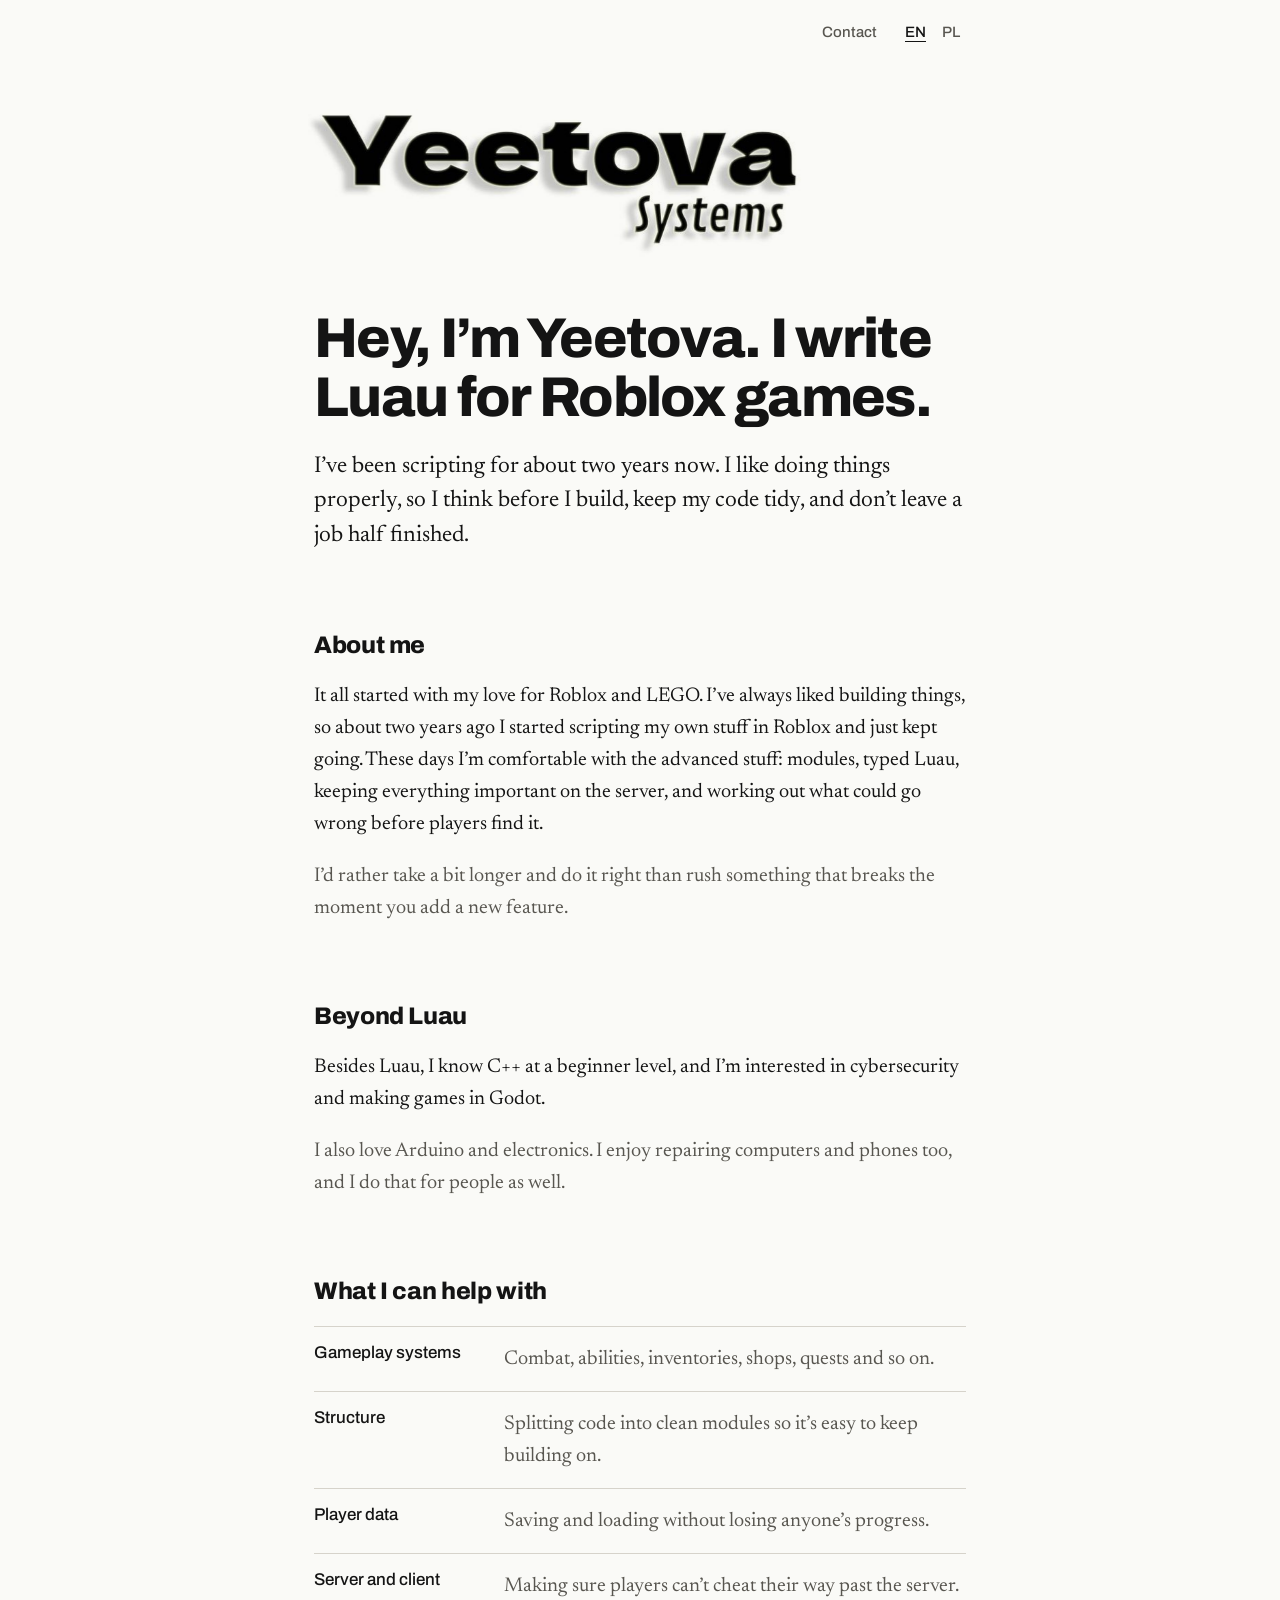
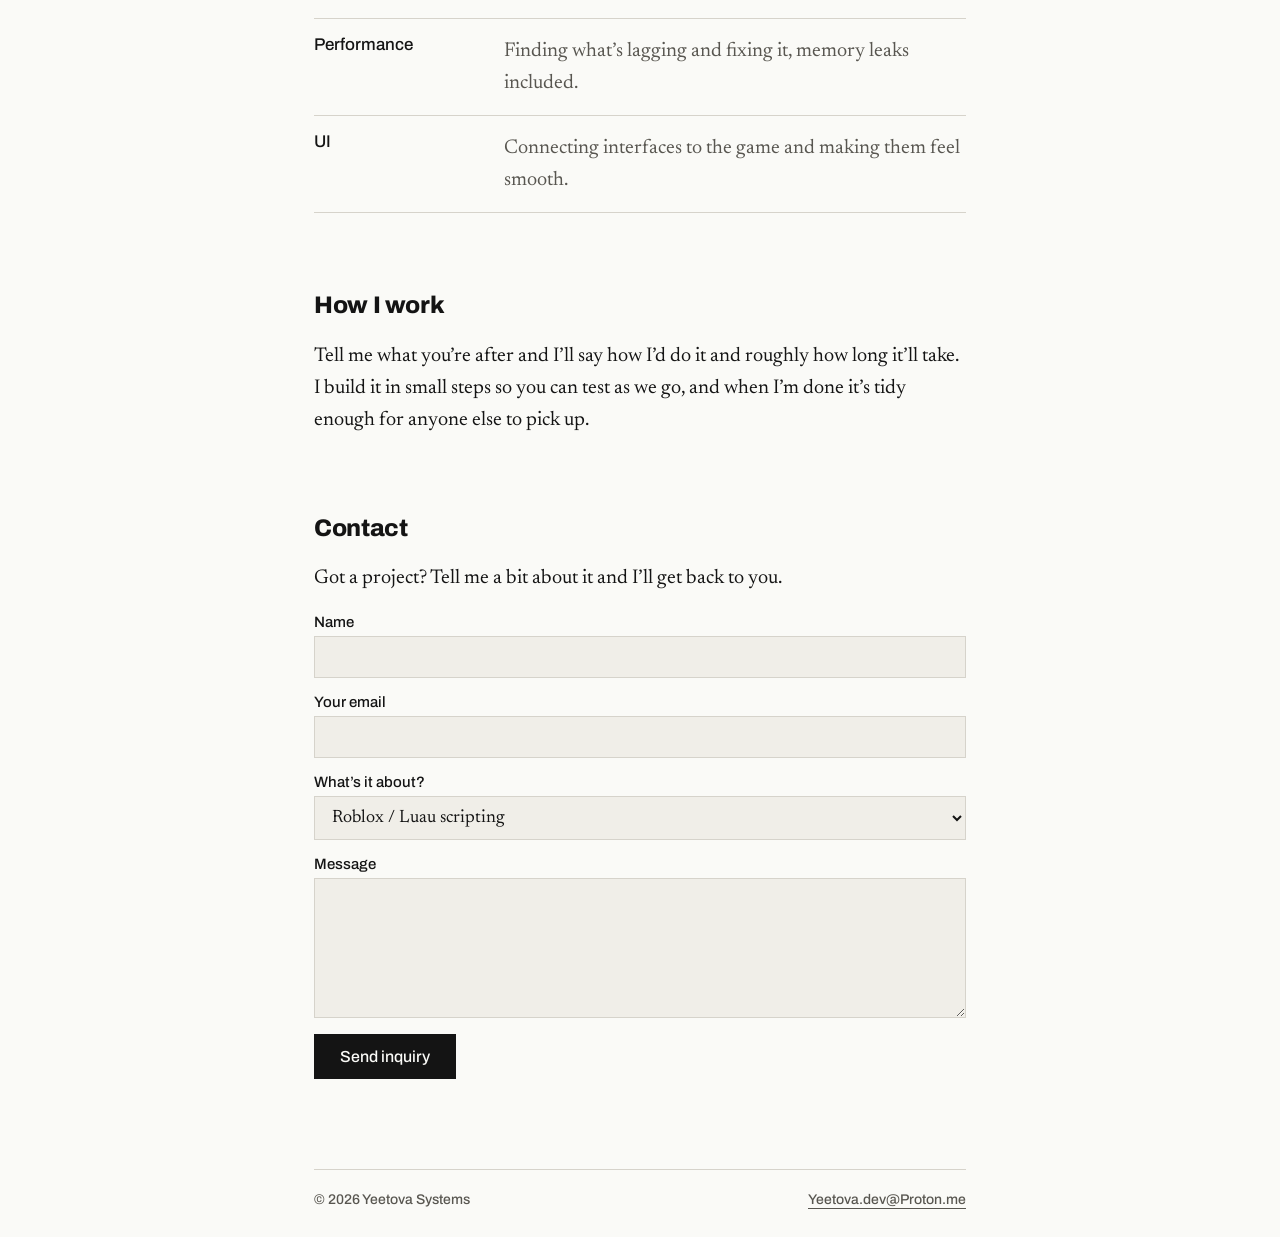
==== index.html @ d5f795b7 "Add files via upload" ====
<!DOCTYPE html>
<html lang="en">
<head>
<meta charset="utf-8">
<meta name="viewport" content="width=device-width, initial-scale=1, viewport-fit=cover">
<title>Yeetova Systems — Luau scripter</title>
<link href="https://fonts.googleapis.com/css2?family=Archivo:wght@500;800&family=Newsreader:ital,wght@0,400;0,500;1,400&display=swap" rel="stylesheet">
<link rel="stylesheet" href="style.css">
</head>
<body>
<div class="col">
<div class="bar"><span class="sp"></span><a href="#contact" data-k="nav">Contact</a><div class="lang"><button type="button" data-l="en" aria-pressed="true">EN</button><button type="button" data-l="pl" aria-pressed="false">PL</button></div></div>
<img class="logo fi" src="logo.jpg" alt="Yeetova Systems logo">
<h1 data-k="h1" class="fi" style="animation-delay:.12s">Hey, I’m Yeetova. I write Luau for Roblox games.</h1>
<p data-k="intro" class="intro fi" style="animation-delay:.22s">I’ve been scripting for about two years now. I like doing things properly, so I think before I build, keep my code tidy, and don’t leave a job half finished.</p>

<h2 data-k="abt" class="sc">About me</h2>
<p data-k="p1" class="sc">It all started with my love for Roblox and LEGO. I’ve always liked building things, so about two years ago I started scripting my own stuff in Roblox and just kept going. These days I’m comfortable with the advanced stuff: modules, typed Luau, keeping everything important on the server, and working out what could go wrong before players find it.</p>
<p data-k="p2" class="sc mut">I’d rather take a bit longer and do it right than rush something that breaks the moment you add a new feature.</p>

<h2 data-k="oth" class="sc">Beyond Luau</h2>
<p data-k="p3" class="sc">Besides Luau, I know C++ at a beginner level, and I’m interested in cybersecurity and making games in Godot.</p>
<p data-k="p4" class="sc mut">I also love Arduino and electronics. I enjoy repairing computers and phones too, and I do that for people as well.</p>

<h2 data-k="wk" id="work" class="sc">What I can help with</h2>
<dl class="sc">
<div><dt data-k="d1t">Gameplay systems</dt><dd data-k="d1d">Combat, abilities, inventories, shops, quests and so on.</dd></div>
<div><dt data-k="d2t">Structure</dt><dd data-k="d2d">Splitting code into clean modules so it’s easy to keep building on.</dd></div>
<div><dt data-k="d3t">Player data</dt><dd data-k="d3d">Saving and loading without losing anyone’s progress.</dd></div>
<div><dt data-k="d4t">Server and client</dt><dd data-k="d4d">Making sure players can’t cheat their way past the server.</dd></div>
<div><dt data-k="d5t">Performance</dt><dd data-k="d5d">Finding what’s lagging and fixing it, memory leaks included.</dd></div>
<div><dt data-k="d6t">UI</dt><dd data-k="d6d">Connecting interfaces to the game and making them feel smooth.</dd></div>
</dl>

<h2 data-k="how" class="sc">How I work</h2>
<p data-k="howp" class="sc">Tell me what you’re after and I’ll say how I’d do it and roughly how long it’ll take. I build it in small steps so you can test as we go, and when I’m done it’s tidy enough for anyone else to pick up.</p>

<h2 data-k="ct" id="contact" class="sc">Contact</h2>
<p data-k="ctp" class="sc">Got a project? Tell me a bit about it and I’ll get back to you.</p>
<form id="f" class="sc">
<label><span data-k="f_name">Name</span><input name="name" required autocomplete="name"></label>
<label><span data-k="f_email">Your email</span><input name="email" type="email" required autocomplete="email"></label>
<label><span data-k="f_topic">What’s it about?</span><select name="topic"><option data-k="o1">Roblox / Luau scripting</option><option data-k="o4">Something else</option></select></label>
<label><span data-k="f_msg">Message</span><textarea name="message" required></textarea></label>
<input name="_gotcha" tabindex="-1" autocomplete="off" style="display:none" aria-hidden="true">
<button class="send" type="submit" data-k="f_send">Send inquiry</button>
<p id="ok" class="note" data-k="f_ok" hidden>Thanks, your message was sent. I’ll get back to you soon.</p>
<p id="err" class="note" data-k="f_err" hidden>Something went wrong. Please email me directly at the address at the bottom of the page.</p>
</form>

<footer><span>© 2026 Yeetova Systems</span><a href="mailto:Yeetova.dev@Proton.me">Yeetova.dev@Proton.me</a></footer>
</div>
<script src="script.js" defer></script>
</body>
</html>
---- style.css ----
:root{--bg:#fafaf7;--fg:#141414;--mut:#585650;--line:#d6d3cb;--code:#f0eee8;--lb:multiply;--lf:none;
--head:'Archivo',system-ui,-apple-system,'Segoe UI',Arial,sans-serif;--body:'Newsreader',Georgia,'Times New Roman',serif;
box-sizing:border-box;padding-top:env(safe-area-inset-top,0px);padding-bottom:env(safe-area-inset-bottom,0px)}
@media (prefers-color-scheme:dark){:root:not([data-theme="light"]){--bg:#111110;--fg:#ecebe5;--mut:#a09d94;--line:#2c2b28;--code:#1a1a18;--lb:screen;--lf:invert(1)}}
:root[data-theme="dark"]{--bg:#111110;--fg:#ecebe5;--mut:#a09d94;--line:#2c2b28;--code:#1a1a18;--lb:screen;--lf:invert(1)}
html{scroll-behavior:smooth}
*{box-sizing:border-box}
body{margin:0;background:var(--bg);color:var(--fg);font:400 20px/1.6 var(--body)}
body::before{content:"";position:fixed;inset:0 0 auto;height:env(safe-area-inset-top,0px);background:var(--bg);z-index:10}
.col{max-width:700px;margin:0 auto;padding:0 24px}
a{color:inherit;text-decoration-thickness:1px;text-underline-offset:4px;transition:text-decoration-thickness .15s}
a:hover{text-decoration-thickness:3px}
top-bar,.bar{display:flex;justify-content:flex-end;gap:22px;padding:22px 0;font:500 15px var(--head)}
.bar a{text-decoration:none;color:var(--mut)}.bar a:hover{color:var(--fg);text-decoration:underline}
.logo{display:block;width:min(520px,100%);height:auto;margin:34px 0 0 -6px;mix-blend-mode:var(--lb);filter:var(--lf)}
h1{font:800 clamp(34px,6.4vw,56px)/1.05 var(--head);letter-spacing:-.03em;margin:44px 0 22px}
p{margin:0 0 20px}
.intro{font-size:23px;line-height:1.5}
h2{font:800 24px/1.2 var(--head);letter-spacing:-.015em;margin:78px 0 20px}
.mut{color:var(--mut)}
dl{margin:0;border-top:1px solid var(--line)}
dl div{display:grid;grid-template-columns:170px 1fr;gap:20px;padding:16px 0;border-bottom:1px solid var(--line)}
dt{font:500 17px var(--head)}
dd{margin:0;color:var(--mut)}
pre{margin:0 0 14px;background:var(--code);padding:20px 22px;overflow-x:auto;font:400 14px/1.7 ui-monospace,'SFMono-Regular',Consolas,monospace;tab-size:2}
pre i{font-style:normal;opacity:.55}
.cap{font-size:17px;color:var(--mut);font-style:italic}
.mail{font:800 clamp(20px,4.8vw,34px) var(--head);letter-spacing:-.02em;word-break:break-all}
footer{margin-top:90px;border-top:1px solid var(--line);padding:22px 0 30px;font:500 14px var(--head);color:var(--mut)}
.fi{animation:fi .9s ease both}
@keyframes fi{from{opacity:0;transform:translateY(10px)}to{opacity:1;transform:none}}
.sc{opacity:0;transform:translateY(10px);transition:opacity .8s ease,transform .8s ease}.sc.in{opacity:1;transform:none}
@media(max-width:560px){dl div{grid-template-columns:1fr;gap:2px}body{font-size:19px}}
@media(prefers-reduced-motion:reduce){*{animation:none!important;transition:none!important}.sc{opacity:1;transform:none}}
.bar{align-items:center}.bar .sp{flex:1}
.lang{display:flex;gap:4px;padding:0}
.lang button{font:500 15px var(--head);background:none;border:0;padding:2px 6px;color:var(--mut);cursor:pointer;text-decoration:none}
.lang button:hover{color:var(--fg)}
.lang button[aria-pressed=true]{color:var(--fg);text-decoration:underline;text-underline-offset:4px}
form{display:grid;gap:16px;margin:0 0 8px}
label{display:grid;gap:6px;font:500 15px var(--head)}
input,select,textarea{font:400 18px var(--body);color:var(--fg);background:var(--code);border:1px solid var(--line);padding:11px 13px;width:100%;border-radius:0;transition:border-color .15s}
input:focus,select:focus,textarea:focus{outline:none;border-color:var(--fg)}
textarea{min-height:140px;resize:vertical}
.send{justify-self:start;font:500 16px var(--head);background:var(--fg);color:var(--bg);border:0;padding:14px 26px;cursor:pointer;transition:transform .2s}
.send:hover{transform:translateY(-2px)}
.note{font-size:16px;color:var(--mut);margin:0}
footer{display:flex;justify-content:space-between;flex-wrap:wrap;gap:8px}
footer a{color:var(--mut)}footer a:hover{color:var(--fg)}
.send:disabled{opacity:.5;cursor:default;transform:none}
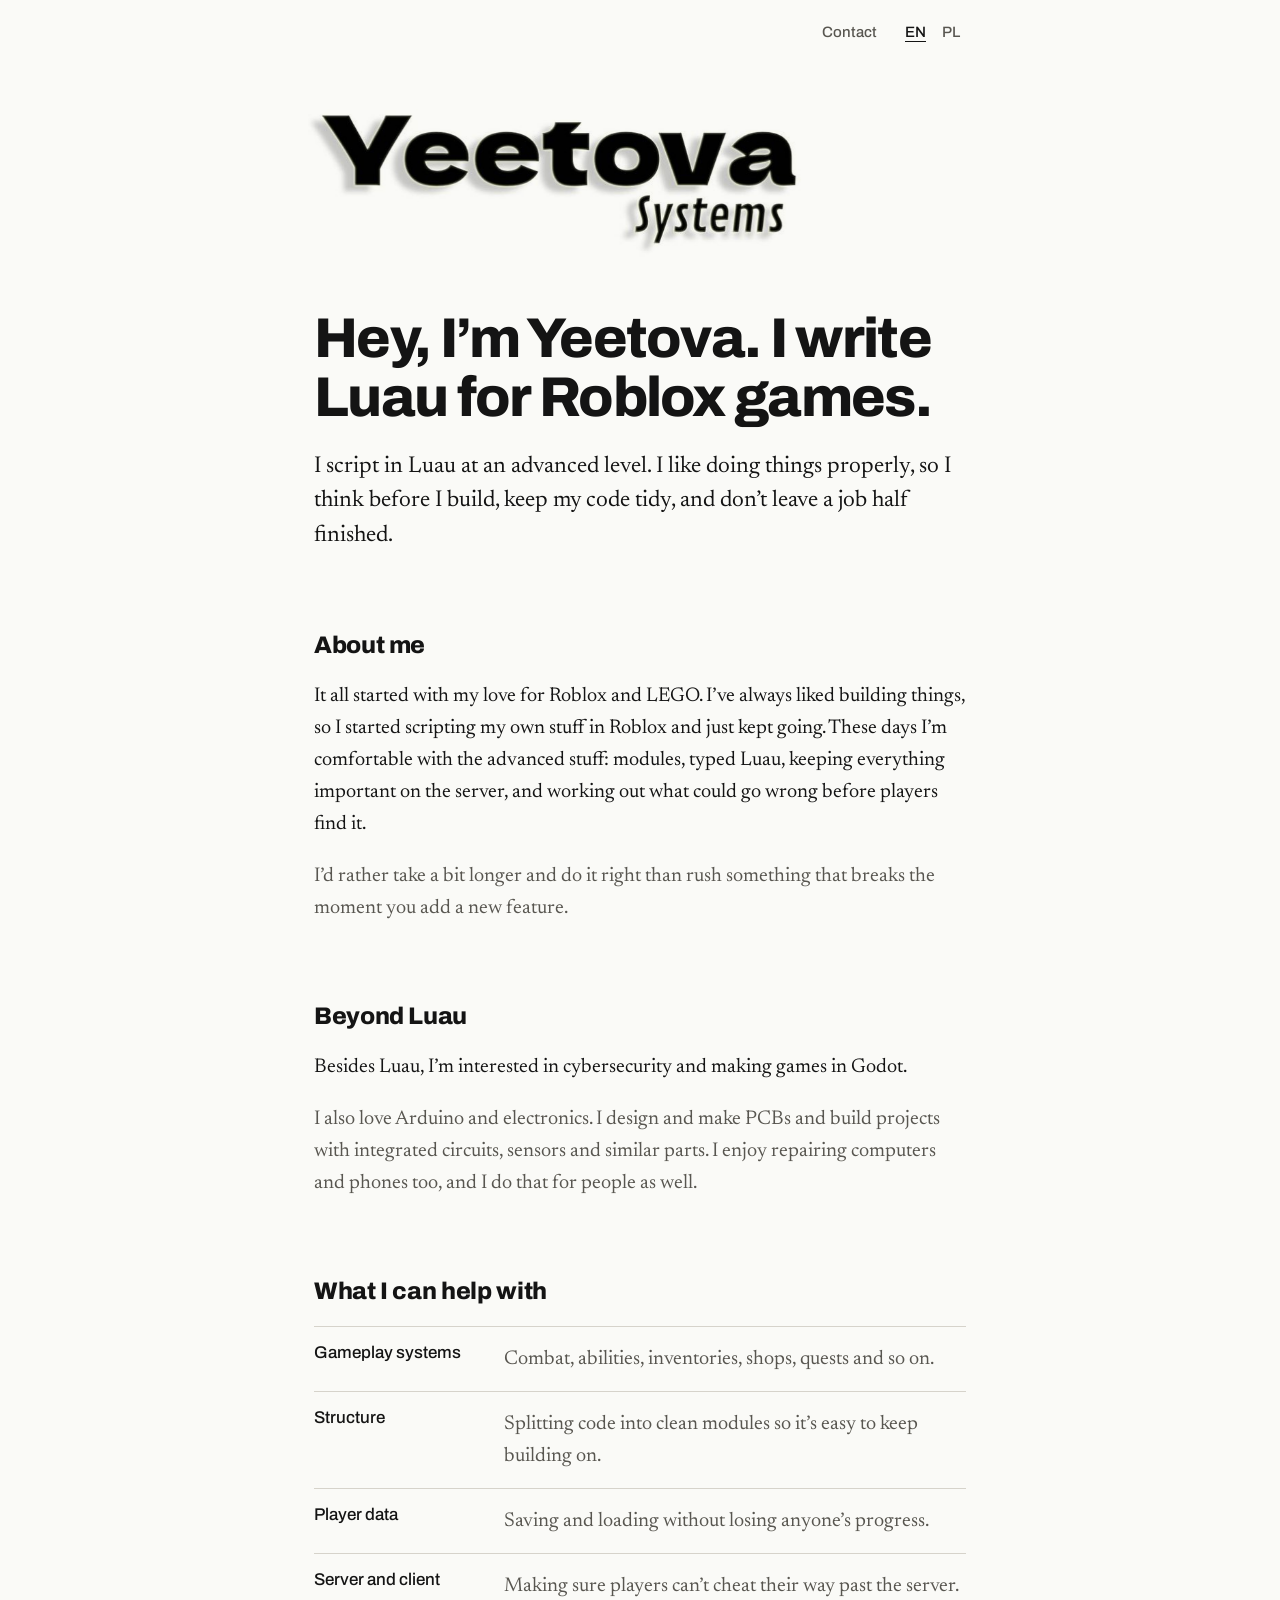
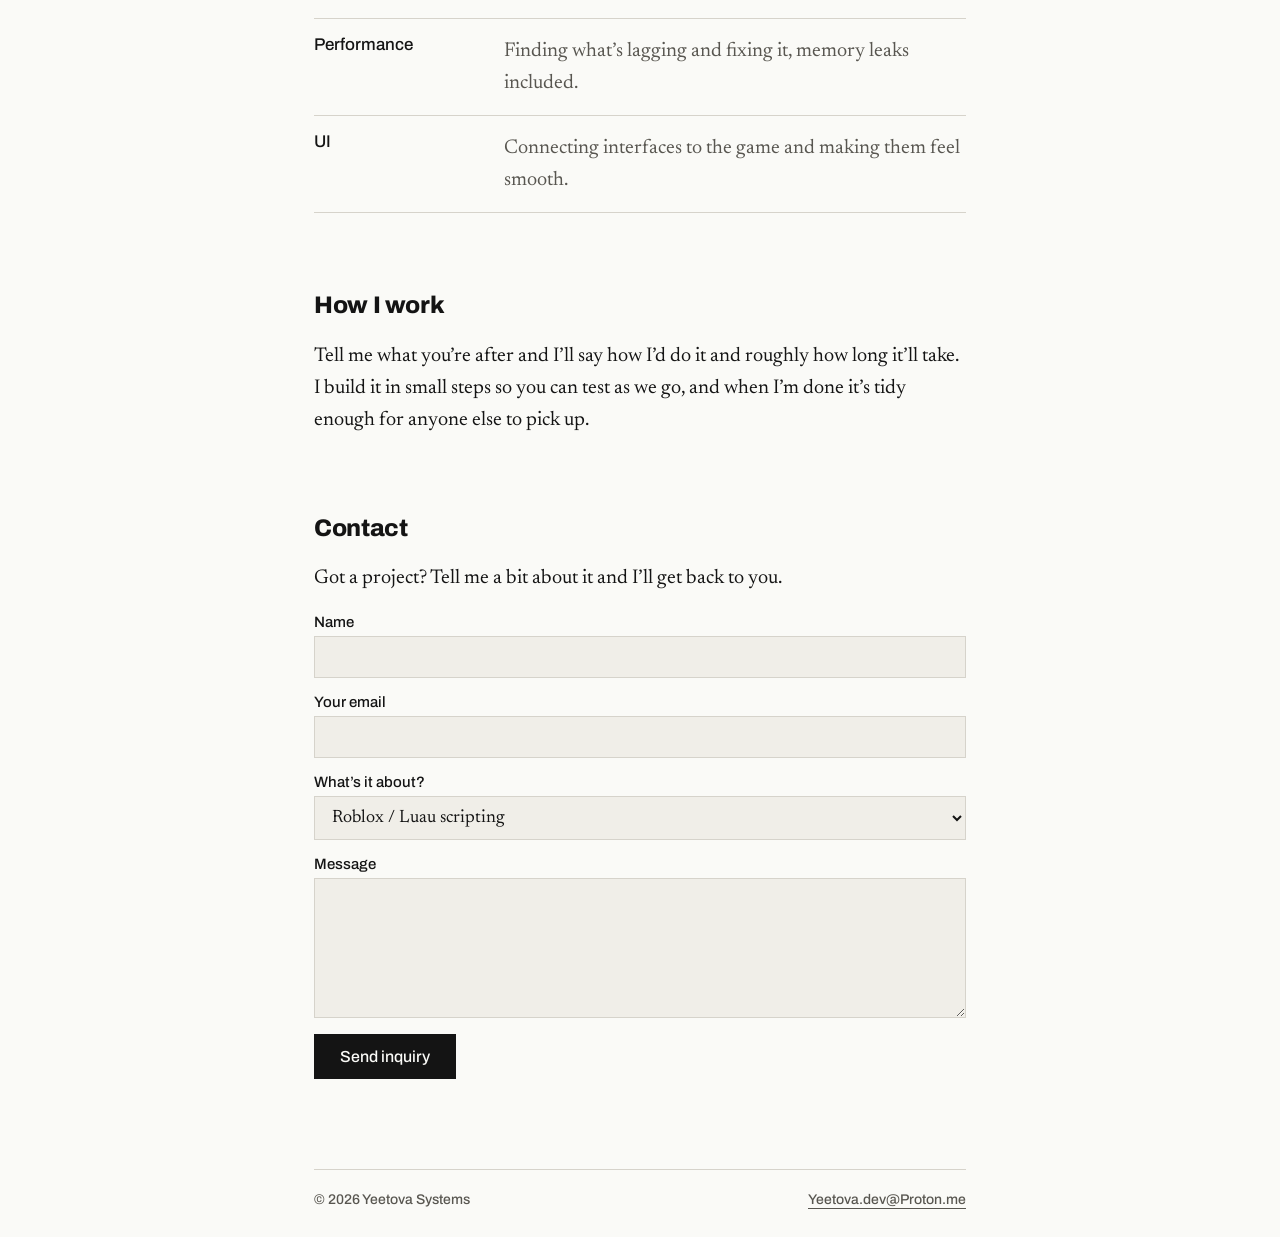
==== commit 2bec3aa5: "Add files via upload" ====
--- a/index.html
+++ b/index.html
@@ -12,15 +12,15 @@
 <div class="bar"><span class="sp"></span><a href="#contact" data-k="nav">Contact</a><div class="lang"><button type="button" data-l="en" aria-pressed="true">EN</button><button type="button" data-l="pl" aria-pressed="false">PL</button></div></div>
 <img class="logo fi" src="logo.jpg" alt="Yeetova Systems logo">
 <h1 data-k="h1" class="fi" style="animation-delay:.12s">Hey, I’m Yeetova. I write Luau for Roblox games.</h1>
-<p data-k="intro" class="intro fi" style="animation-delay:.22s">I’ve been scripting for about two years now. I like doing things properly, so I think before I build, keep my code tidy, and don’t leave a job half finished.</p>
+<p data-k="intro" class="intro fi" style="animation-delay:.22s">I script in Luau at an advanced level. I like doing things properly, so I think before I build, keep my code tidy, and don’t leave a job half finished.</p>
 
 <h2 data-k="abt" class="sc">About me</h2>
-<p data-k="p1" class="sc">It all started with my love for Roblox and LEGO. I’ve always liked building things, so about two years ago I started scripting my own stuff in Roblox and just kept going. These days I’m comfortable with the advanced stuff: modules, typed Luau, keeping everything important on the server, and working out what could go wrong before players find it.</p>
+<p data-k="p1" class="sc">It all started with my love for Roblox and LEGO. I’ve always liked building things, so I started scripting my own stuff in Roblox and just kept going. These days I’m comfortable with the advanced stuff: modules, typed Luau, keeping everything important on the server, and working out what could go wrong before players find it.</p>
 <p data-k="p2" class="sc mut">I’d rather take a bit longer and do it right than rush something that breaks the moment you add a new feature.</p>
 
 <h2 data-k="oth" class="sc">Beyond Luau</h2>
-<p data-k="p3" class="sc">Besides Luau, I know C++ at a beginner level, and I’m interested in cybersecurity and making games in Godot.</p>
-<p data-k="p4" class="sc mut">I also love Arduino and electronics. I enjoy repairing computers and phones too, and I do that for people as well.</p>
+<p data-k="p3" class="sc">Besides Luau, I’m interested in cybersecurity and making games in Godot.</p>
+<p data-k="p4" class="sc mut">I also love Arduino and electronics. I design and make PCBs and build projects with integrated circuits, sensors and similar parts. I enjoy repairing computers and phones too, and I do that for people as well.</p>
 
 <h2 data-k="wk" id="work" class="sc">What I can help with</h2>
 <dl class="sc">
